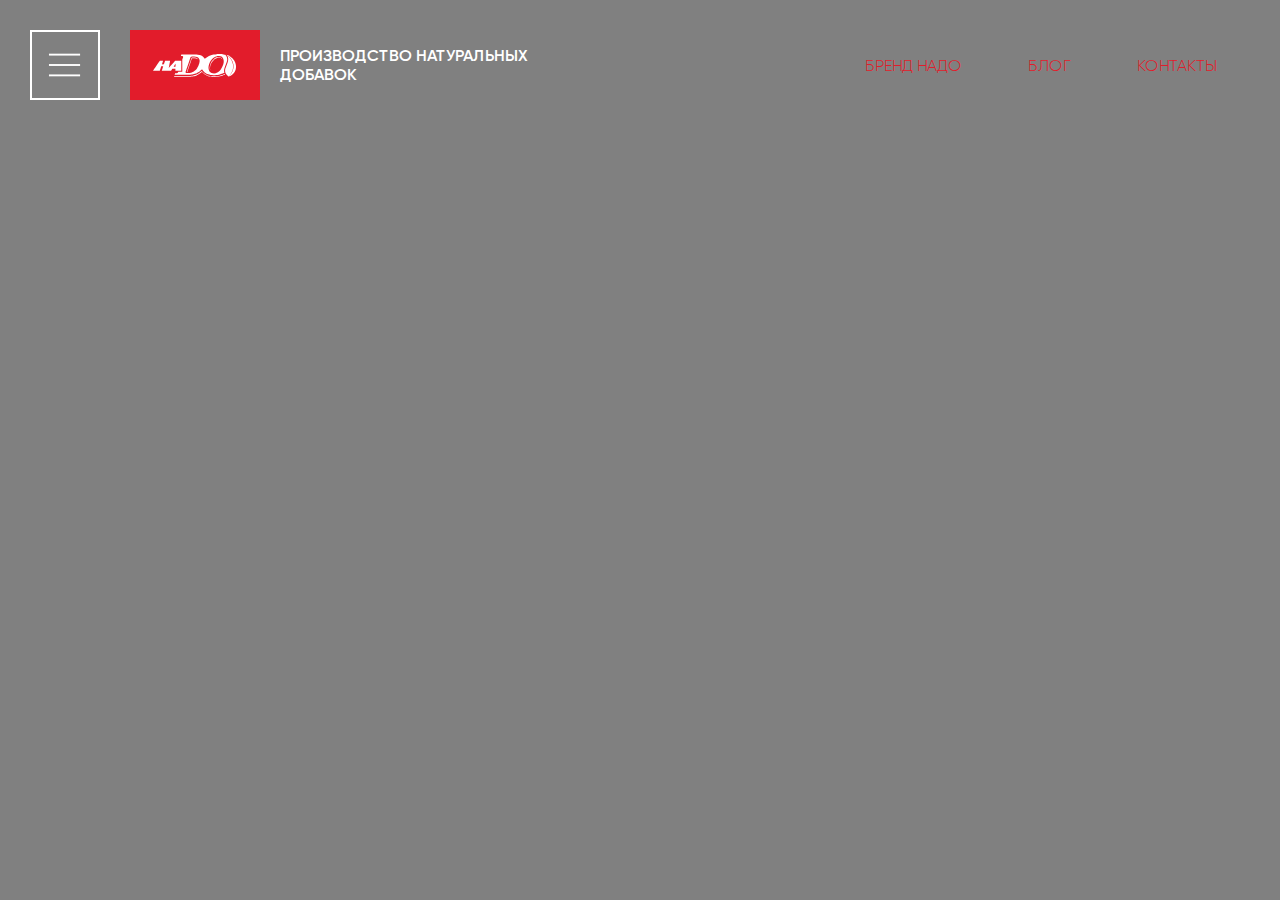
==== app/index.html @ 4a033025 "fkdjfkdj" ====
<!DOCTYPE html>
<html lang="en">

<head>
    <meta charset="UTF-8">
    <title>Главная</title>
    <link rel="stylesheet" href="fonts/stylesheet.css">
    <link rel="stylesheet" href="css/jquery.fancybox.min.css">
    <link rel="stylesheet" href="css/owl.carousel.min.css">
    <link rel="stylesheet" href="css/main.css">
</head>

<body>
    <div class="head">
        <div class="container">
            <div class="head__hamburger"></div>
            <div class="head__logo">
                <a href="/" class="head__logo__img">
                    <img src="img/logo__white.svg" alt="">
                </a>
                <div class="head__logo__desc">ПРОИЗВОДСТВО НАТУРАЛЬНЫХ <br> ДОБАВОК</div>
            </div>
            <ul class="head__nav">
                <li><a href="/">БРЕНД НАДО</a></li>
                <li><a href="/">БЛОГ</a></li>
                <li><a href="/">КОНТАКТЫ</a></li>
            </ul>
        </div>
    </div>
    <script src="js/jquery.js"></script>
    <script src="js/jquery.fancybox.min.js"></script>
    <script src="js/owl.carousel.min.js"></script>
    <script src="js/main.js"></script>
</body>

</html>
---- app/fonts/stylesheet.css ----
@font-face {
    font-family: 'Gilroy';
    src: url('Gilroy-ExtraBold.eot');
    src: local('Gilroy ExtraBold'), local('Gilroy-ExtraBold'),
        url('Gilroy-ExtraBold.eot?#iefix') format('embedded-opentype'),
        url('Gilroy-ExtraBold.woff') format('woff'),
        url('Gilroy-ExtraBold.ttf') format('truetype');
    font-weight: 800;
    font-style: normal;
}

@font-face {
    font-family: 'Gilroy';
    src: url('Gilroy-Heavy.eot');
    src: local('Gilroy Heavy'), local('Gilroy-Heavy'),
        url('Gilroy-Heavy.eot?#iefix') format('embedded-opentype'),
        url('Gilroy-Heavy.woff') format('woff'),
        url('Gilroy-Heavy.ttf') format('truetype');
    font-weight: 900;
    font-style: normal;
}

@font-face {
    font-family: 'Gilroy';
    src: url('Gilroy-LightItalic.eot');
    src: local('Gilroy Light Italic'), local('Gilroy-LightItalic'),
        url('Gilroy-LightItalic.eot?#iefix') format('embedded-opentype'),
        url('Gilroy-LightItalic.woff') format('woff'),
        url('Gilroy-LightItalic.ttf') format('truetype');
    font-weight: 300;
    font-style: italic;
}

@font-face {
    font-family: 'Gilroy';
    src: url('Gilroy-ThinItalic.eot');
    src: local('Gilroy Thin Italic'), local('Gilroy-ThinItalic'),
        url('Gilroy-ThinItalic.eot?#iefix') format('embedded-opentype'),
        url('Gilroy-ThinItalic.woff') format('woff'),
        url('Gilroy-ThinItalic.ttf') format('truetype');
    font-weight: 100;
    font-style: italic;
}

@font-face {
    font-family: 'Gilroy';
    src: url('Gilroy-BlackItalic.eot');
    src: local('Gilroy Black Italic'), local('Gilroy-BlackItalic'),
        url('Gilroy-BlackItalic.eot?#iefix') format('embedded-opentype'),
        url('Gilroy-BlackItalic.woff') format('woff'),
        url('Gilroy-BlackItalic.ttf') format('truetype');
    font-weight: 900;
    font-style: italic;
}

@font-face {
    font-family: 'Gilroy';
    src: url('Gilroy-BoldItalic.eot');
    src: local('Gilroy Bold Italic'), local('Gilroy-BoldItalic'),
        url('Gilroy-BoldItalic.eot?#iefix') format('embedded-opentype'),
        url('Gilroy-BoldItalic.woff') format('woff'),
        url('Gilroy-BoldItalic.ttf') format('truetype');
    font-weight: bold;
    font-style: italic;
}

@font-face {
    font-family: 'Gilroy';
    src: url('Gilroy-SemiBold.eot');
    src: local('Gilroy SemiBold'), local('Gilroy-SemiBold'),
        url('Gilroy-SemiBold.eot?#iefix') format('embedded-opentype'),
        url('Gilroy-SemiBold.woff') format('woff'),
        url('Gilroy-SemiBold.ttf') format('truetype');
    font-weight: 600;
    font-style: normal;
}

@font-face {
    font-family: 'Gilroy';
    src: url('Gilroy-UltraLightItalic.eot');
    src: local('Gilroy UltraLight Italic'), local('Gilroy-UltraLightItalic'),
        url('Gilroy-UltraLightItalic.eot?#iefix') format('embedded-opentype'),
        url('Gilroy-UltraLightItalic.woff') format('woff'),
        url('Gilroy-UltraLightItalic.ttf') format('truetype');
    font-weight: 200;
    font-style: italic;
}

@font-face {
    font-family: 'Gilroy';
    src: url('Gilroy-SemiBoldItalic.eot');
    src: local('Gilroy SemiBold Italic'), local('Gilroy-SemiBoldItalic'),
        url('Gilroy-SemiBoldItalic.eot?#iefix') format('embedded-opentype'),
        url('Gilroy-SemiBoldItalic.woff') format('woff'),
        url('Gilroy-SemiBoldItalic.ttf') format('truetype');
    font-weight: 600;
    font-style: italic;
}

@font-face {
    font-family: 'Gilroy';
    src: url('Gilroy-Light.eot');
    src: local('Gilroy Light'), local('Gilroy-Light'),
        url('Gilroy-Light.eot?#iefix') format('embedded-opentype'),
        url('Gilroy-Light.woff') format('woff'),
        url('Gilroy-Light.ttf') format('truetype');
    font-weight: 300;
    font-style: normal;
}

@font-face {
    font-family: 'Gilroy';
    src: url('Gilroy-MediumItalic.eot');
    src: local('Gilroy Medium Italic'), local('Gilroy-MediumItalic'),
        url('Gilroy-MediumItalic.eot?#iefix') format('embedded-opentype'),
        url('Gilroy-MediumItalic.woff') format('woff'),
        url('Gilroy-MediumItalic.ttf') format('truetype');
    font-weight: 500;
    font-style: italic;
}

@font-face {
    font-family: 'Gilroy';
    src: url('Gilroy-ExtraBoldItalic.eot');
    src: local('Gilroy ExtraBold Italic'), local('Gilroy-ExtraBoldItalic'),
        url('Gilroy-ExtraBoldItalic.eot?#iefix') format('embedded-opentype'),
        url('Gilroy-ExtraBoldItalic.woff') format('woff'),
        url('Gilroy-ExtraBoldItalic.ttf') format('truetype');
    font-weight: 800;
    font-style: italic;
}

@font-face {
    font-family: 'Gilroy';
    src: url('Gilroy-Regular.eot');
    src: local('Gilroy Regular'), local('Gilroy-Regular'),
        url('Gilroy-Regular.eot?#iefix') format('embedded-opentype'),
        url('Gilroy-Regular.woff') format('woff'),
        url('Gilroy-Regular.ttf') format('truetype');
    font-weight: normal;
    font-style: normal;
}

@font-face {
    font-family: 'Gilroy';
    src: url('Gilroy-HeavyItalic.eot');
    src: local('Gilroy Heavy Italic'), local('Gilroy-HeavyItalic'),
        url('Gilroy-HeavyItalic.eot?#iefix') format('embedded-opentype'),
        url('Gilroy-HeavyItalic.woff') format('woff'),
        url('Gilroy-HeavyItalic.ttf') format('truetype');
    font-weight: 900;
    font-style: italic;
}

@font-face {
    font-family: 'Gilroy';
    src: url('Gilroy-Medium.eot');
    src: local('Gilroy Medium'), local('Gilroy-Medium'),
        url('Gilroy-Medium.eot?#iefix') format('embedded-opentype'),
        url('Gilroy-Medium.woff') format('woff'),
        url('Gilroy-Medium.ttf') format('truetype');
    font-weight: 500;
    font-style: normal;
}

@font-face {
    font-family: 'Gilroy';
    src: url('Gilroy-RegularItalic.eot');
    src: local('Gilroy Regular Italic'), local('Gilroy-RegularItalic'),
        url('Gilroy-RegularItalic.eot?#iefix') format('embedded-opentype'),
        url('Gilroy-RegularItalic.woff') format('woff'),
        url('Gilroy-RegularItalic.ttf') format('truetype');
    font-weight: normal;
    font-style: italic;
}

@font-face {
    font-family: 'Gilroy';
    src: url('Gilroy-UltraLight.eot');
    src: local('Gilroy UltraLight'), local('Gilroy-UltraLight'),
        url('Gilroy-UltraLight.eot?#iefix') format('embedded-opentype'),
        url('Gilroy-UltraLight.woff') format('woff'),
        url('Gilroy-UltraLight.ttf') format('truetype');
    font-weight: 200;
    font-style: normal;
}

@font-face {
    font-family: 'Gilroy';
    src: url('Gilroy-Bold.eot');
    src: local('Gilroy Bold'), local('Gilroy-Bold'),
        url('Gilroy-Bold.eot?#iefix') format('embedded-opentype'),
        url('Gilroy-Bold.woff') format('woff'),
        url('Gilroy-Bold.ttf') format('truetype');
    font-weight: bold;
    font-style: normal;
}

@font-face {
    font-family: 'Gilroy';
    src: url('Gilroy-Thin.eot');
    src: local('Gilroy Thin'), local('Gilroy-Thin'),
        url('Gilroy-Thin.eot?#iefix') format('embedded-opentype'),
        url('Gilroy-Thin.woff') format('woff'),
        url('Gilroy-Thin.ttf') format('truetype');
    font-weight: 100;
    font-style: normal;
}

@font-face {
    font-family: 'Gilroy';
    src: url('Gilroy-Black.eot');
    src: local('Gilroy Black'), local('Gilroy-Black'),
        url('Gilroy-Black.eot?#iefix') format('embedded-opentype'),
        url('Gilroy-Black.woff') format('woff'),
        url('Gilroy-Black.ttf') format('truetype');
    font-weight: 900;
    font-style: normal;
}
---- app/css/main.css ----
* {
  margin: 0;
  padding: 0;
  font-family: 'Gilroy';
  list-style: none;
}
body {
  background-color: gray;
}
.container {
  max-width: 1920px;
  padding: 0 30px;
  margin: 0 auto;
}
.head {
  padding: 30px 0;
}
.head .container {
  display: -webkit-box;
  display: flex;
  -webkit-box-align: center;
          align-items: center;
}
.head__hamburger {
  width: 66px;
  height: 66px;
  background-image: url(../img/hamburger.svg);
  background-repeat: no-repeat;
  background-position: center;
  background-size: contain;
  cursor: pointer;
  border: 2px solid white;
}
.head__logo {
  display: -webkit-box;
  display: flex;
  -webkit-box-align: center;
          align-items: center;
  margin-left: 30px;
}
.head__logo__img {
  line-height: 0;
}
.head__logo__desc {
  color: white;
  margin-left: 20px;
  font-weight: 600;
  text-transform: uppercase;
}
.head__nav {
  display: -webkit-box;
  display: flex;
  -webkit-box-align: center;
          align-items: center;
  margin-left: auto;
}
.head__nav a {
  font-weight: 300;
  font-size: 16px;
  text-transform: uppercase;
  color: #E21C2B;
  text-decoration: none;
  padding: 0 33px;
}
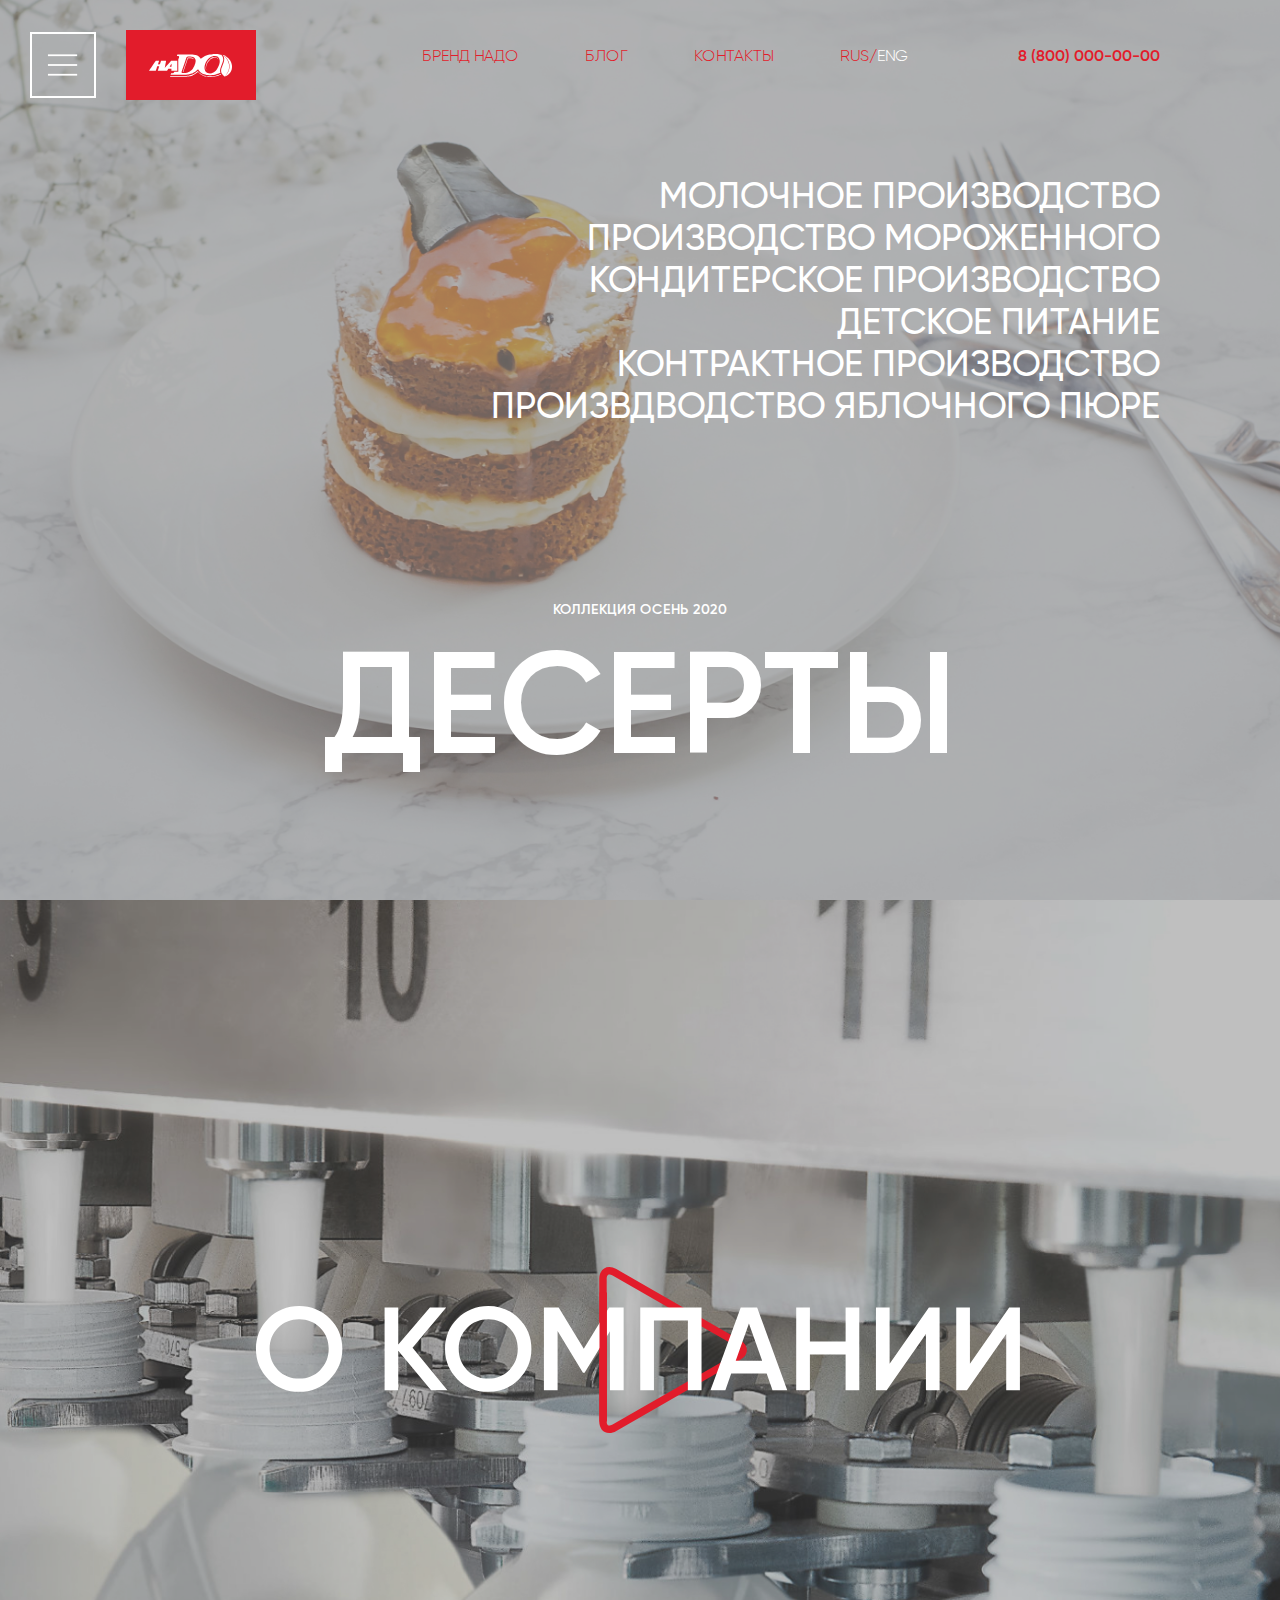
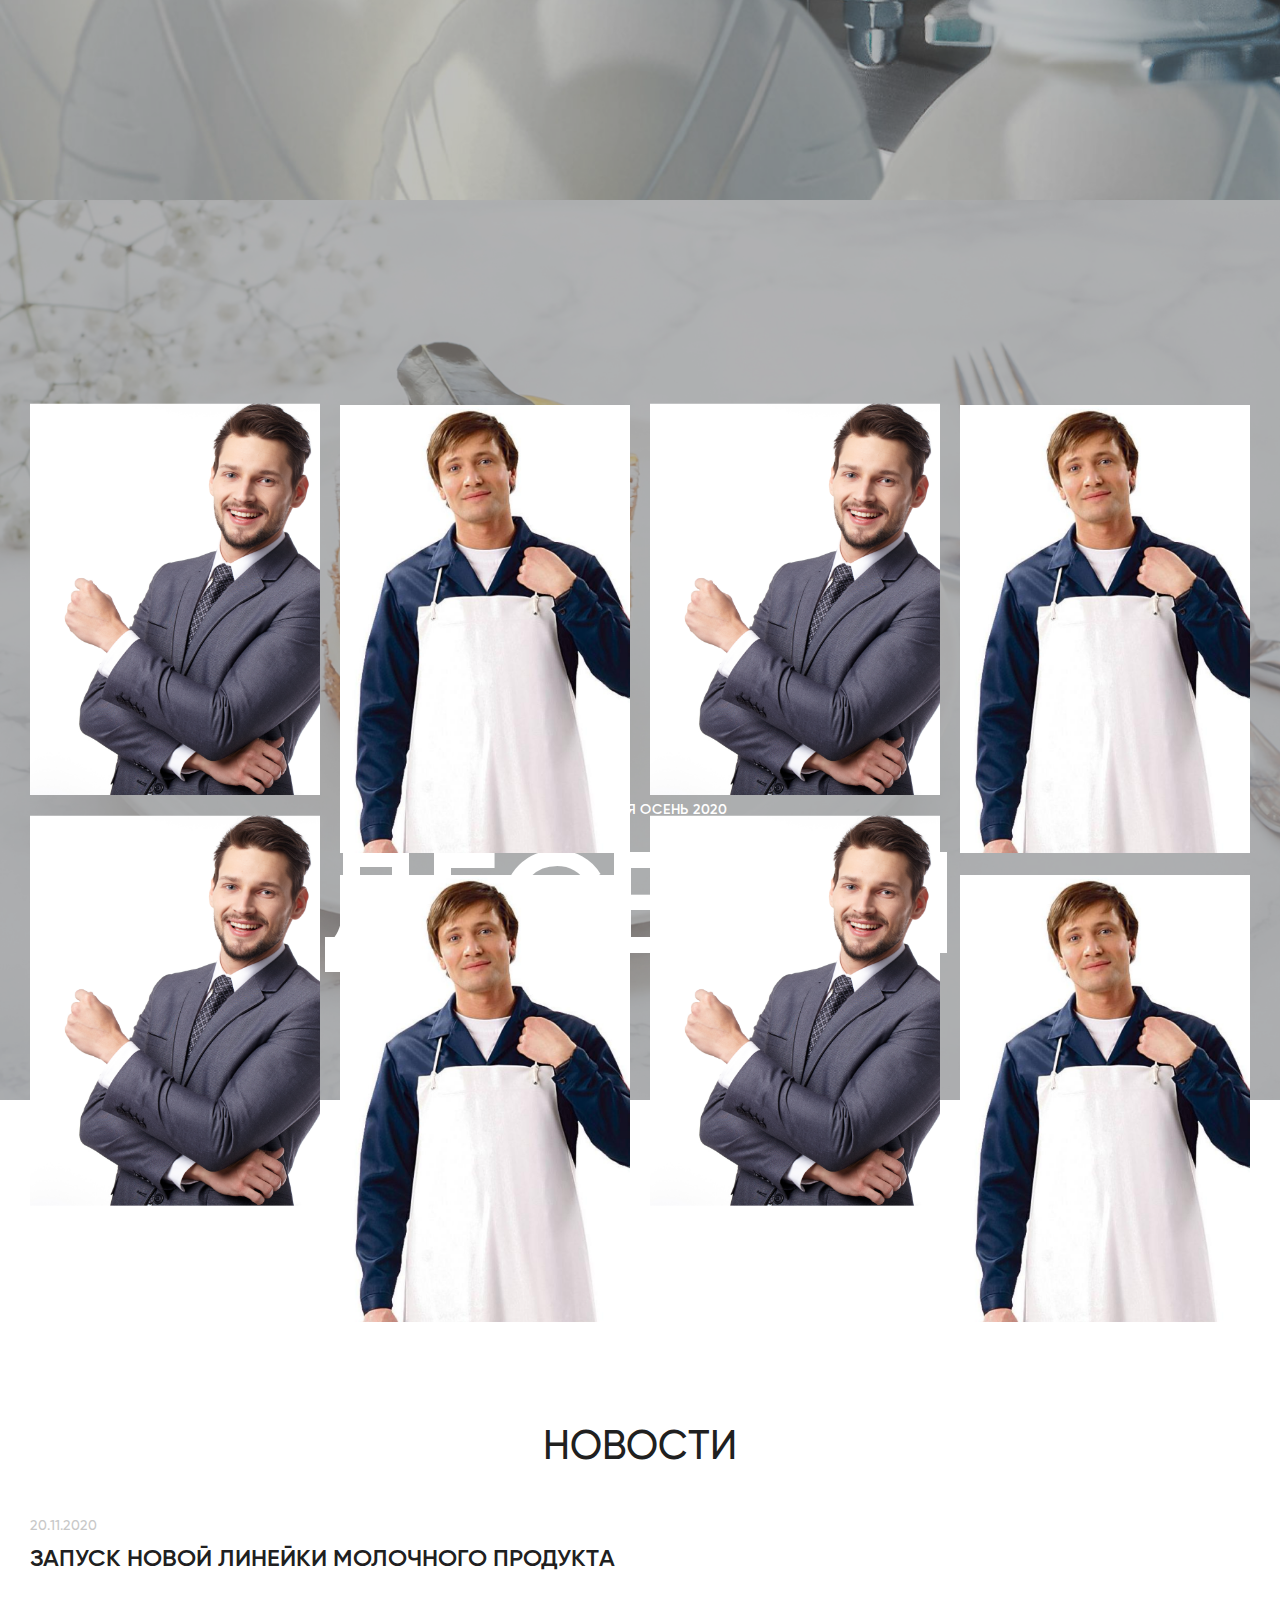
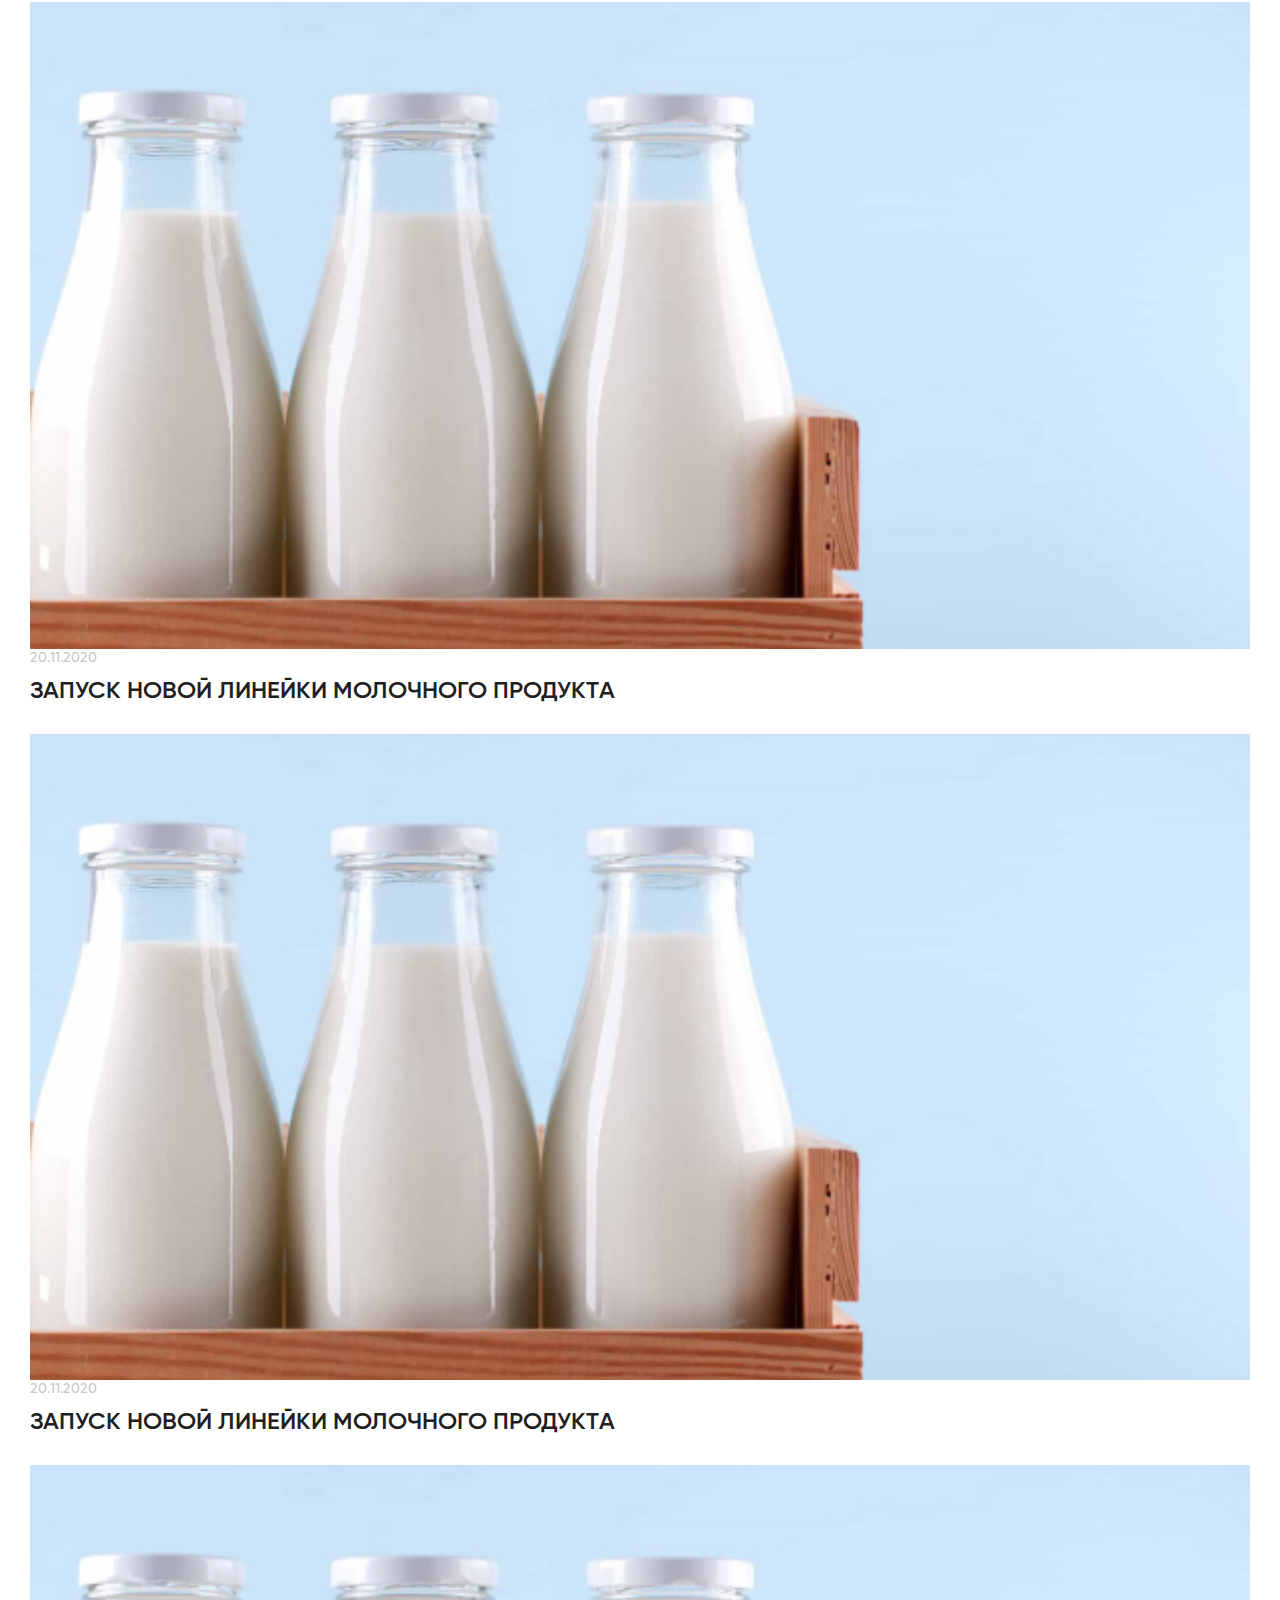
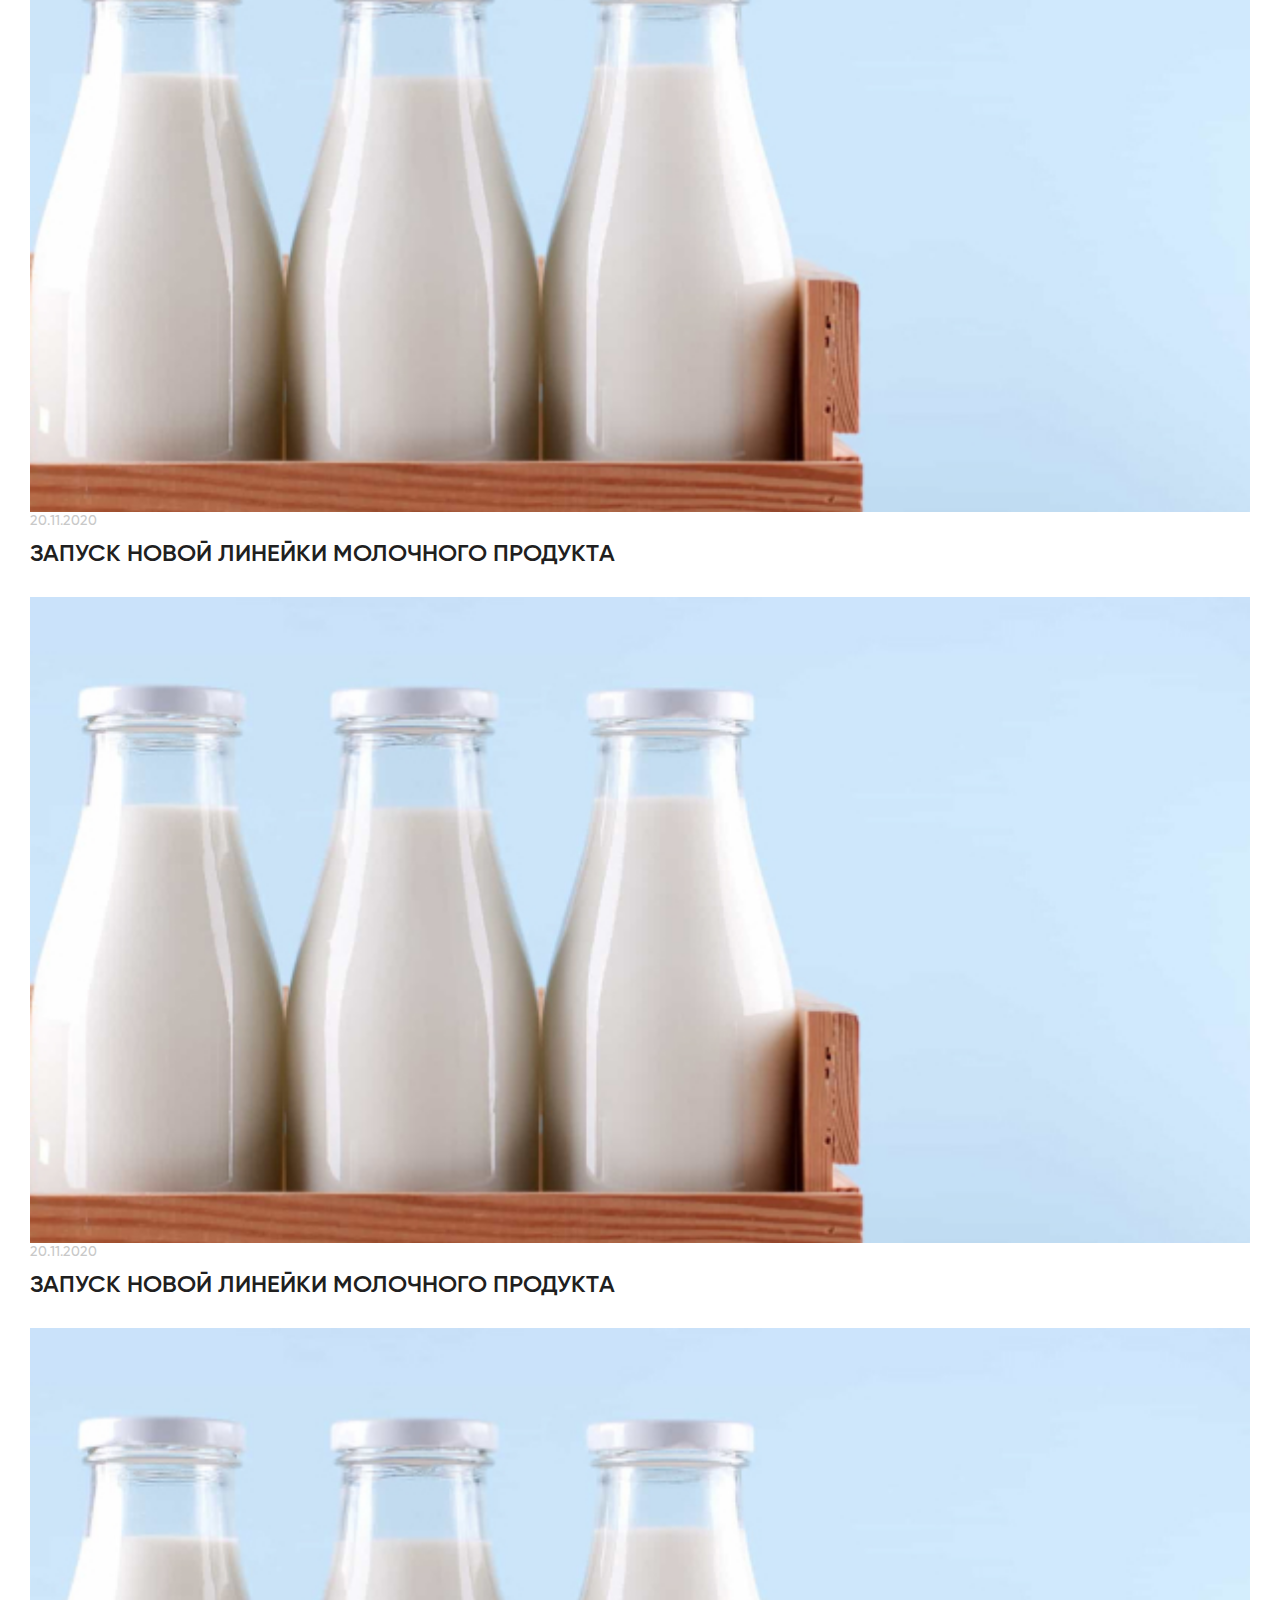
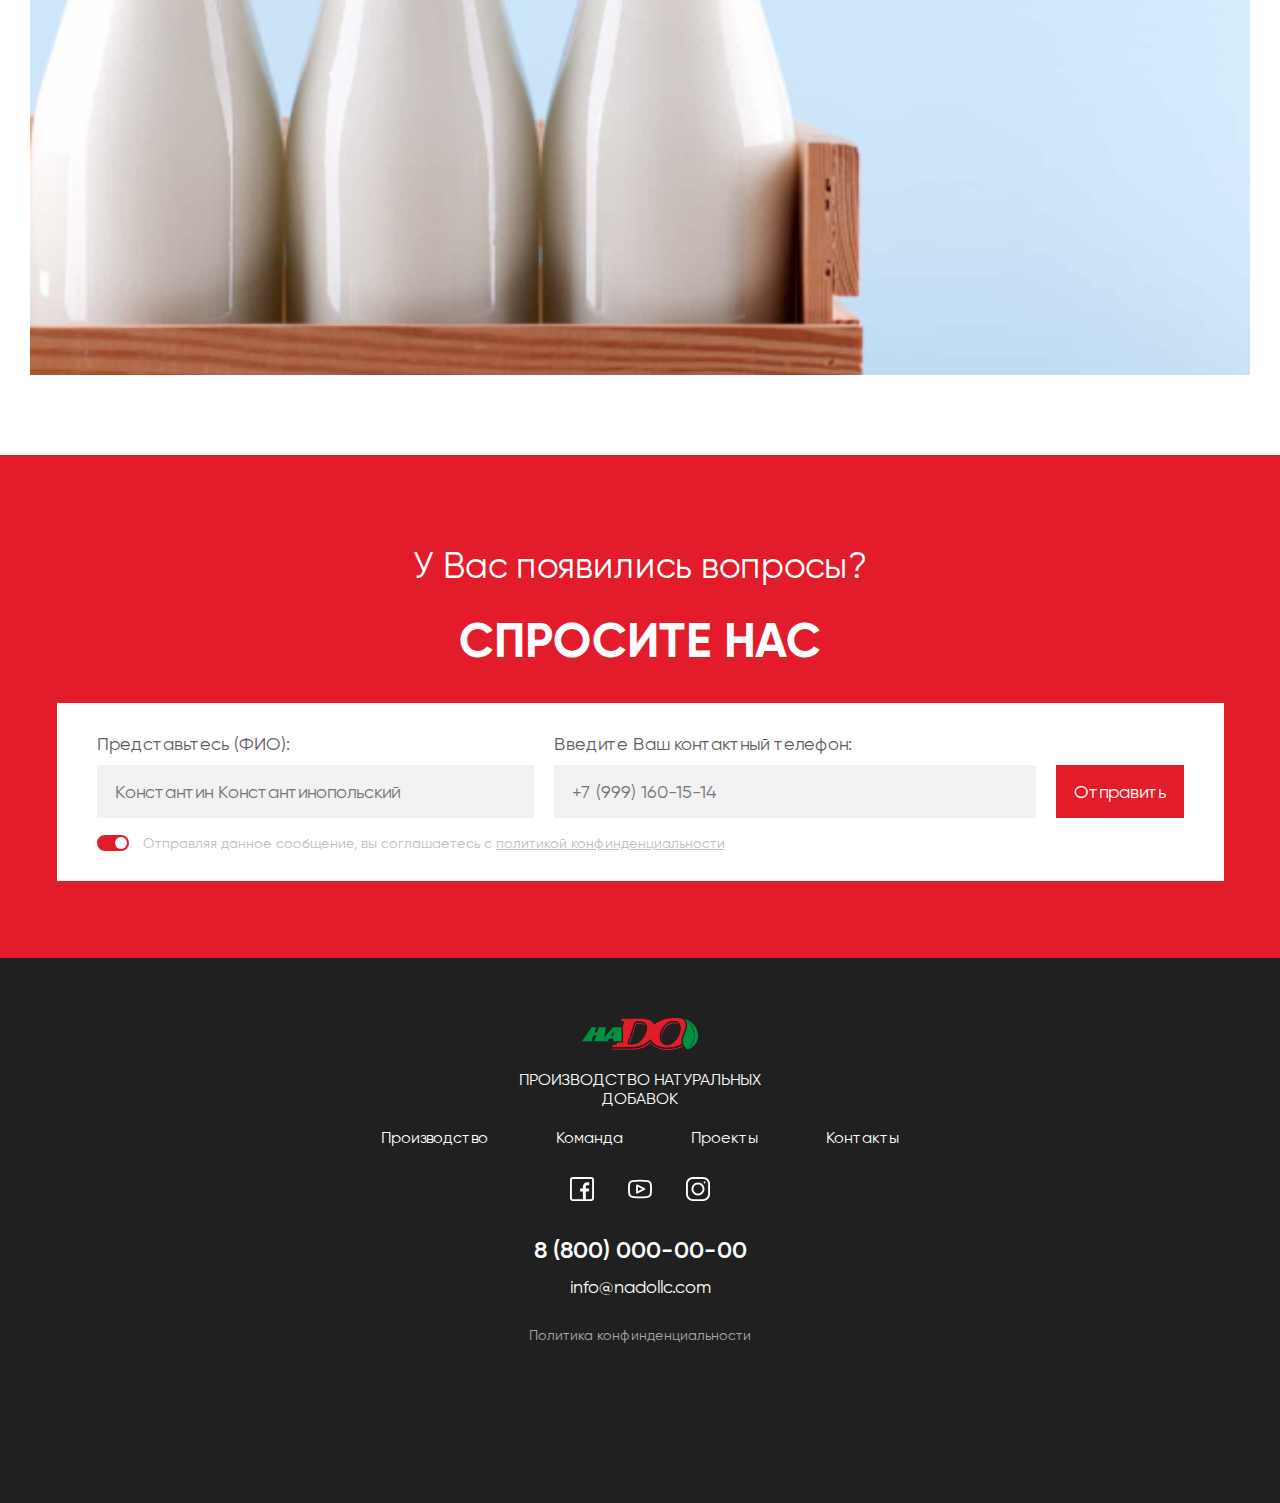
==== commit 3bd1b0fa: "dkfjdkfj" ====
--- a/app/index.html
+++ b/app/index.html
@@ -3,33 +3,280 @@
 
 <head>
     <meta charset="UTF-8">
+    <meta name="viewport" content="width=device-width">
     <title>Главная</title>
+    <link rel="stylesheet" href="https://cdnjs.cloudflare.com/ajax/libs/animate.css/4.1.1/animate.min.css" />
     <link rel="stylesheet" href="fonts/stylesheet.css">
     <link rel="stylesheet" href="css/jquery.fancybox.min.css">
     <link rel="stylesheet" href="css/owl.carousel.min.css">
     <link rel="stylesheet" href="css/main.css">
+    <link rel="stylesheet" href="css/media.css">
 </head>
 
 <body>
-    <div class="head">
-        <div class="container">
+    <!-- ==================================hero================================== -->
+    <div class="hero">
+        <div class="hero__hamburgerblock">
             <div class="head__hamburger"></div>
             <div class="head__logo">
                 <a href="/" class="head__logo__img">
-                    <img src="img/logo__white.svg" alt="">
+                    <img src="img/logo__color.svg" class="head__logo__img__color" alt="">
+                    <img src="img/logo__white.svg" class="head__logo__img__white" alt="">
                 </a>
                 <div class="head__logo__desc">ПРОИЗВОДСТВО НАТУРАЛЬНЫХ <br> ДОБАВОК</div>
             </div>
+        </div>
+        <div class="head">
             <ul class="head__nav">
                 <li><a href="/">БРЕНД НАДО</a></li>
                 <li><a href="/">БЛОГ</a></li>
                 <li><a href="/">КОНТАКТЫ</a></li>
             </ul>
-        </div>
+            <ul class="head__language">
+                <li><a href="/" class="active">RUS</a></li>
+                <li class="head__language__separator">/</li>
+                <li><a href="/">ENG</a></li>
+            </ul>
+            <a href="tel:88000000000" class="head__phone">8 (800) 000-00-00</a>
+        </div>
+        <ul class="hero__links">
+            <li><a href="">МОЛОЧНОЕ ПРОИЗВОДСТВО</a></li>
+            <li><a href="">ПРОИЗВОДСТВО МОРОЖЕННОГО</a></li>
+            <li><a href="">КОНДИТЕРСКОЕ ПРОИЗВОДСТВО</a></li>
+            <li><a href="">ДЕТСКОЕ ПИТАНИЕ</a></li>
+            <li><a href="">КОНТРАКТНОЕ ПРОИЗВОДСТВО</a></li>
+            <li><a href="">ПРОИЗВДВОДСТВО ЯБЛОЧНОГО ПЮРЕ</a></li>
+        </ul>
+        <div class="hero__slider owl-carousel">
+            <div class="hero__slider__item" style="background-image: url(img/slide__bg.jpg);">
+                <div class="hero__slider__item__title__before">КОЛЛЕКЦИЯ ОСЕНЬ 2020</div>
+                <div class="hero__slider__item__title">ДЕСЕРТЫ</div>
+            </div>
+            <div class="hero__slider__item" style="background-image: url(img/slide__bg.jpg);">
+                <div class="hero__slider__item__title__before">КОЛЛЕКЦИЯ ОСЕНЬ 2020</div>
+                <div class="hero__slider__item__title">ДЕСЕРТЫ</div>
+            </div>
+            <div class="hero__slider__item" style="background-image: url(img/slide__bg.jpg);">
+                <div class="hero__slider__item__title__before">КОЛЛЕКЦИЯ ОСЕНЬ 2020</div>
+                <div class="hero__slider__item__title">ДЕСЕРТЫ</div>
+            </div>
+        </div>
+    </div>
+    <!-- ==================================END hero================================== -->
+    <!-- ==================================video================================== -->
+    <a data-fancybox href="https://www.youtube.com/watch?v=_sI_Ps7JSEk&amp;autoplay=1&amp;rel=0&amp;controls=0&amp;showinfo=0" class="video" style="background-image: url(img/video__bg.jpg)">
+        <img src="img/video__play.svg" alt="">
+    </a>
+    <!-- ==================================END video================================== -->
+    <!-- ================================== team================================== -->
+    <div class="team" id="team">
+        <h2 class="sec__title">НАША КОМАНДА</h2>
+        <div class="team__items__wrapper">
+            <div class="team__items">
+                <!-- team__item -->
+                <div class="team__item" style="background-image: url(img/team__item.png)">
+                    <div class="team__item__text">
+                        <div class="team__item__name">Константин</div>
+                        <div class="team__item__surname">Константинопольский</div>
+                        <div class="team__item__desc">Руководитель отдела продаж</div>
+                    </div>
+                </div>
+                <!--END team__item -->
+                <!-- team__item -->
+                <div class="team__item" style="background-image: url(img/team__item-2.png)">
+                    <div class="team__item__text">
+                        <div class="team__item__name">Константин</div>
+                        <div class="team__item__surname">Константинопольский</div>
+                        <div class="team__item__desc">Руководитель отдела продаж</div>
+                    </div>
+                </div>
+                <!--END team__item -->
+                <!-- team__item -->
+                <div class="team__item" style="background-image: url(img/team__item.png)">
+                    <div class="team__item__text">
+                        <div class="team__item__name">Константин</div>
+                        <div class="team__item__surname">Константинопольский</div>
+                        <div class="team__item__desc">Руководитель отдела продаж</div>
+                    </div>
+                </div>
+                <!--END team__item -->
+                <!-- team__item -->
+                <div class="team__item" style="background-image: url(img/team__item-2.png)">
+                    <div class="team__item__text">
+                        <div class="team__item__name">Константин</div>
+                        <div class="team__item__surname">Константинопольский</div>
+                        <div class="team__item__desc">Руководитель отдела продаж</div>
+                    </div>
+                </div>
+                <!--END team__item -->
+                <!-- team__item -->
+                <div class="team__item" style="background-image: url(img/team__item.png)">
+                    <div class="team__item__text">
+                        <div class="team__item__name">Константин</div>
+                        <div class="team__item__surname">Константинопольский</div>
+                        <div class="team__item__desc">Руководитель отдела продаж</div>
+                    </div>
+                </div>
+                <!--END team__item -->
+                <!-- team__item -->
+                <div class="team__item" style="background-image: url(img/team__item-2.png)">
+                    <div class="team__item__text">
+                        <div class="team__item__name">Константин</div>
+                        <div class="team__item__surname">Константинопольский</div>
+                        <div class="team__item__desc">Руководитель отдела продаж</div>
+                    </div>
+                </div>
+                <!--END team__item -->
+                <!-- team__item -->
+                <div class="team__item" style="background-image: url(img/team__item.png)">
+                    <div class="team__item__text">
+                        <div class="team__item__name">Константин</div>
+                        <div class="team__item__surname">Константинопольский</div>
+                        <div class="team__item__desc">Руководитель отдела продаж</div>
+                    </div>
+                </div>
+                <!--END team__item -->
+                <!-- team__item -->
+                <div class="team__item" style="background-image: url(img/team__item-2.png)">
+                    <div class="team__item__text">
+                        <div class="team__item__name">Константин</div>
+                        <div class="team__item__surname">Константинопольский</div>
+                        <div class="team__item__desc">Руководитель отдела продаж</div>
+                    </div>
+                </div>
+                <!--END team__item -->
+            </div>
+        </div>
+    </div>
+    <!-- ==================================END team================================== -->
+    <!-- ================================== news ================================== -->
+    <div class="news">
+        <h2 class="sec__title">Новости</h2>
+        <div class="news__slider owl-carousel">
+            <!-- news__slider__item -->
+            <a href="" class="news__slider__item">
+                <span class="news__slider__item__date">20.11.2020</span>
+                <span class="news__slider__item__title">Запуск новой линейки молочного продукта</span>
+                <span class="news__slider__item__img" style="background-image: url(img/news__item.jpg)"></span>
+            </a>
+            <!--END news__slider__item -->
+            <!-- news__slider__item -->
+            <a href="" class="news__slider__item">
+                <span class="news__slider__item__date">20.11.2020</span>
+                <span class="news__slider__item__title">Запуск новой линейки молочного продукта</span>
+                <span class="news__slider__item__img" style="background-image: url(img/news__item.jpg)"></span>
+            </a>
+            <!--END news__slider__item -->
+            <!-- news__slider__item -->
+            <a href="" class="news__slider__item">
+                <span class="news__slider__item__date">20.11.2020</span>
+                <span class="news__slider__item__title">Запуск новой линейки молочного продукта</span>
+                <span class="news__slider__item__img" style="background-image: url(img/news__item.jpg)"></span>
+            </a>
+            <!--END news__slider__item -->
+            <!-- news__slider__item -->
+            <a href="" class="news__slider__item">
+                <span class="news__slider__item__date">20.11.2020</span>
+                <span class="news__slider__item__title">Запуск новой линейки молочного продукта</span>
+                <span class="news__slider__item__img" style="background-image: url(img/news__item.jpg)"></span>
+            </a>
+            <!--END news__slider__item -->
+            <!-- news__slider__item -->
+            <a href="" class="news__slider__item">
+                <span class="news__slider__item__date">20.11.2020</span>
+                <span class="news__slider__item__title">Запуск новой линейки молочного продукта</span>
+                <span class="news__slider__item__img" style="background-image: url(img/news__item.jpg)"></span>
+            </a>
+            <!--END news__slider__item -->
+        </div>
+    </div>
+    <!-- ==================================END news================================== -->
+    <!-- ================================== formblock================================== -->
+    <div class="formblock">
+        <div class="formblock__title__before">У Вас появились вопросы?</div>
+        <div class="formblock__title">спросите нас</div>
+        <form action="/" class="formblock__form">
+            <div class="formblock__form__inputgroup">
+                <label for="">Представьтесь (ФИО):</label>
+                <input type="text" placeholder="Константин Константинопольский">
+            </div>
+            <div class="formblock__form__inputgroup">
+                <label for="">Введите Ваш контактный телефон:</label>
+                <input data-mask="phone" type="text" placeholder="+7 (999) 160-15-14">
+            </div>
+            <button class="btn">Отправить</button>
+            <div class="formblock__politics">
+                <label for="checkbox1" class="formblock__politics__label">
+                    <input type="checkbox" id="checkbox1" class="formblock__checkbox" checked="">
+                    <span class="box">
+                        <span class="box__circle"></span>
+                    </span>
+                </label>
+                <div class="formblock__politics__text">Отправляя данное сообщение, вы соглашаетесь с <a href="">политикой конфинденциальности</a> </div>
+            </div>
+        </form>
+    </div>
+    <!-- ==================================END formblock================================== -->
+    <!-- ================================== nav================================== -->
+    <div class="nav">
+        <div class="nav__content">
+            <ul class="nav__links">
+                <li class="active"><a href="">Главная</a></li>
+                <li><a href="">бренд наdо</a></li>
+                <li><a href="">Производство</a></li>
+                <li><a href="">коллекции</a></li>
+                <li><a href="">партнёрам</a></li>
+                <li><a href="">блог</a></li>
+                <li><a href="">контакты</a></li>
+            </ul>
+            <div class="nav__social">
+                <a href="/">
+                    <img src="img/fb.svg" alt="">
+                </a>
+                <a href="/">
+                    <img src="img/youtube.svg" alt="">
+                </a>
+                <a href="/">
+                    <img src="img/ig.svg" alt="">
+                </a>
+            </div>
+        </div>
+    </div>
+    <!-- ==================================END nav================================== -->
+    <div class="footer">
+        <div class="footer__main">
+            <a href="/" class="footer__logo">
+                <img src="img/logo__footer.svg" alt="">
+            </a>
+            <div class="footer__logo__desc">ПРОИЗВОДСТВО НАТУРАЛЬНЫХ ДОБАВОК</div>
+            <ul class="footer__nav">
+                <li><a href="/">Производство</a></li>
+                <li><a href="/">Команда</a></li>
+                <li><a href="/">Проекты</a></li>
+                <li><a href="/">Контакты</a></li>
+            </ul>
+            <div class="footer__social">
+                <a href="/">
+                    <img src="img/fb.svg" alt="">
+                </a>
+                <a href="/">
+                    <img src="img/youtube.svg" alt="">
+                </a>
+                <a href="/">
+                    <img src="img/ig.svg" alt="">
+                </a>
+            </div>
+            <div class="footer__contacts">
+                <a href="tel:8 (800) 000-00-00" class="footer__phone">8 (800) 000-00-00</a>
+                <a href="mailto:info@nadollc.com" class="footer__mail">info@nadollc.com</a>
+            </div>
+        </div>
+        <a href="/" class="footer__politics">Политика конфинденциальности</a>
     </div>
     <script src="js/jquery.js"></script>
     <script src="js/jquery.fancybox.min.js"></script>
     <script src="js/owl.carousel.min.js"></script>
+    <script src="js/mask.js"></script>
     <script src="js/main.js"></script>
 </body>
 
--- a/app/css/main.css
+++ b/app/css/main.css
@@ -3,23 +3,55 @@
   padding: 0;
   font-family: 'Gilroy';
   list-style: none;
-}
-body {
-  background-color: gray;
+  box-sizing: border-box;
+  outline: none;
+}
+.hero {
+  min-height: 100vh;
+  position: relative;
+}
+.hero * {
+  position: relative;
 }
 .container {
-  max-width: 1920px;
   padding: 0 30px;
   margin: 0 auto;
 }
 .head {
-  padding: 30px 0;
-}
-.head .container {
-  display: -webkit-box;
-  display: flex;
-  -webkit-box-align: center;
-          align-items: center;
+  padding: 30px;
+  display: -webkit-box;
+  display: flex;
+  -webkit-box-align: center;
+          align-items: center;
+  padding-right: 120px;
+  padding-top: 46px;
+}
+.hero__hamburgerblock {
+  display: -webkit-box;
+  display: flex;
+  -webkit-box-align: center;
+          align-items: center;
+  position: fixed;
+  left: 30px;
+  top: 30px;
+  z-index: 5;
+}
+.hero__hamburgerblock.black .head__hamburger {
+  border-color: #202020;
+  background-image: url(../img/hamburger__black.svg);
+}
+.hero__hamburgerblock.black .head__logo__desc {
+  color: #202020;
+}
+.hero__hamburgerblock.active .head__hamburger {
+  border-color: white;
+  background-image: url(../img/nav__close.svg);
+}
+.hero__hamburgerblock.active .head__logo__desc {
+  color: white;
+}
+.hero__hamburgerblock.active .head__logo__img__white {
+  opacity: 0;
 }
 .head__hamburger {
   width: 66px;
@@ -30,6 +62,11 @@
   background-size: contain;
   cursor: pointer;
   border: 2px solid white;
+  z-index: 4;
+}
+.head__logo__img__white {
+  -webkit-transition: 0.3s;
+  transition: 0.3s;
 }
 .head__logo {
   display: -webkit-box;
@@ -40,12 +77,21 @@
 }
 .head__logo__img {
   line-height: 0;
+  z-index: 4;
+  height: 70px;
+  width: 130px;
+}
+.head__logo__img img {
+  position: absolute;
+  left: 0;
+  top: 0;
 }
 .head__logo__desc {
   color: white;
   margin-left: 20px;
   font-weight: 600;
   text-transform: uppercase;
+  z-index: 2;
 }
 .head__nav {
   display: -webkit-box;
@@ -53,6 +99,7 @@
   -webkit-box-align: center;
           align-items: center;
   margin-left: auto;
+  z-index: 2;
 }
 .head__nav a {
   font-weight: 300;
@@ -62,3 +109,560 @@
   text-decoration: none;
   padding: 0 33px;
 }
+.head__language {
+  display: -webkit-box;
+  display: flex;
+  -webkit-box-align: center;
+          align-items: center;
+  margin-left: 33px;
+  z-index: 2;
+}
+.head__language a {
+  font-weight: 300;
+  font-size: 16px;
+  text-transform: uppercase;
+  color: white;
+  text-decoration: none;
+}
+.head__language a.active {
+  color: #E21C2B;
+}
+.head__language__separator {
+  color: #E21C2B;
+}
+.head__phone {
+  margin-left: 110px;
+  color: #E21C2B;
+  text-decoration: none;
+  font-weight: 600;
+  z-index: 2;
+}
+.hero__links {
+  float: right;
+  text-align: right;
+  padding-right: 120px;
+  margin-top: 100px;
+  position: relative;
+  z-index: 2;
+}
+.hero__links a {
+  font-weight: 500;
+  font-size: 40px;
+  color: white;
+  text-decoration: none;
+  text-transform: uppercase;
+}
+.hero__links a:hover {
+  color: #E21C2B;
+}
+.hero__slider {
+  position: absolute;
+  width: 100%;
+  height: 100%;
+  left: 0;
+  top: 0;
+}
+.hero__slider .owl-stage-outer {
+  height: 100%;
+}
+.hero__slider .owl-stage-outer .owl-stage {
+  height: 100%;
+}
+.hero__slider .owl-stage-outer .owl-stage .owl-item {
+  height: 100%;
+}
+.hero__slider .owl-nav {
+  position: absolute;
+  left: 0;
+  bottom: 0;
+  width: 100%;
+  display: -webkit-box;
+  display: flex;
+  -webkit-box-align: center;
+          align-items: center;
+  -webkit-box-pack: justify;
+          justify-content: space-between;
+  padding: 26px 120px;
+}
+.hero__slider .owl-dots {
+  position: absolute;
+  left: 50%;
+  bottom: 0;
+  -webkit-transform: translateX(-50%);
+      -ms-transform: translateX(-50%);
+          transform: translateX(-50%);
+  display: -webkit-box;
+  display: flex;
+  -webkit-box-align: center;
+          align-items: center;
+  -webkit-box-pack: center;
+          justify-content: center;
+  height: 86px;
+}
+.hero__slider .owl-dots button.owl-dot {
+  width: 9px;
+  height: 9px;
+  background-color: #fff;
+  border-radius: 100%;
+  margin: 0 5px;
+}
+.hero__slider .owl-dots button.owl-dot.active {
+  background-color: #E21C2B;
+}
+.hero__slider__item {
+  height: 100%;
+  display: -webkit-box;
+  display: flex;
+  -webkit-box-orient: vertical;
+  -webkit-box-direction: normal;
+          flex-direction: column;
+  -webkit-box-align: center;
+          align-items: center;
+  -webkit-box-pack: end;
+          justify-content: flex-end;
+  background-repeat: no-repeat;
+  background-position: center;
+  background-size: cover;
+}
+.hero__slider__item:before {
+  content: '';
+  display: block;
+  position: absolute;
+  left: 0;
+  top: 0;
+  width: 100%;
+  height: 100%;
+  background: rgba(133, 133, 133, 0.6);
+}
+.hero__slider__item__title__before {
+  font-weight: 600;
+  font-size: 14px;
+  color: white;
+}
+.hero__slider__item__title {
+  margin-bottom: 140px;
+  font-weight: 600;
+  font-size: 144px;
+  color: white;
+}
+.nav {
+  position: fixed;
+  top: 0;
+  left: 0;
+  width: 100%;
+  height: 100%;
+  background-color: #E21C2B;
+  z-index: 3;
+  display: -webkit-box;
+  display: flex;
+  -webkit-box-align: center;
+          align-items: center;
+  -webkit-box-pack: center;
+          justify-content: center;
+  -webkit-transition: 0.3s;
+  transition: 0.3s;
+  -webkit-transform: translateY(-100%);
+      -ms-transform: translateY(-100%);
+          transform: translateY(-100%);
+}
+.nav.active {
+  -webkit-transform: translateY(0);
+      -ms-transform: translateY(0);
+          transform: translateY(0);
+}
+.video {
+  min-height: 100vh;
+  display: -webkit-box;
+  display: flex;
+  -webkit-box-align: center;
+          align-items: center;
+  -webkit-box-pack: center;
+          justify-content: center;
+  position: relative;
+  background-repeat: no-repeat;
+  background-position: center;
+  background-size: cover;
+}
+.video:before {
+  content: '';
+  display: block;
+  position: absolute;
+  left: 0;
+  top: 0;
+  width: 100%;
+  height: 100%;
+  background: rgba(94, 94, 94, 0.4);
+}
+.video img {
+  position: relative;
+  cursor: pointer;
+}
+.team {
+  padding: 0 30px;
+  padding-top: 78px;
+}
+.sec__title {
+  text-align: center;
+  font-weight: 500;
+  font-size: 40px;
+  text-transform: uppercase;
+  color: #202020;
+}
+.team__items {
+  display: grid;
+  grid-template-columns: 1fr 1fr 1fr 1fr;
+  grid-gap: 20px;
+  margin-top: 78px;
+  -webkit-box-align: start;
+          align-items: start;
+}
+.team__item {
+  padding-bottom: 135%;
+  background-repeat: no-repeat;
+  background-position: top center;
+  background-size: cover;
+  position: relative;
+  overflow: hidden;
+}
+.team__item:hover .team__item__text {
+  -webkit-transform: translateY(0);
+      -ms-transform: translateY(0);
+          transform: translateY(0);
+}
+.team__item:nth-child(even) {
+  padding-bottom: 155%;
+}
+.team__item:nth-child(odd ) {
+  margin-top: -20%;
+}
+.team__item:nth-child(1) {
+  margin-top: 0;
+}
+.team__item:nth-child(3) {
+  margin-top: 0;
+}
+.team__item__text {
+  background-color: #E21C2B;
+  padding: 30px;
+  position: absolute;
+  bottom: 0;
+  left: 0;
+  width: 100%;
+  -webkit-transform: translateY(100%);
+      -ms-transform: translateY(100%);
+          transform: translateY(100%);
+  -webkit-transition: 0.3s;
+  transition: 0.3s;
+}
+.team__item__text * {
+  color: white;
+}
+.team__item__name {
+  font-weight: bold;
+  font-size: 26px;
+}
+.team__item__surname {
+  font-weight: bold;
+  font-size: 26px;
+}
+.team__item__desc {
+  font-weight: 500;
+  font-size: 18px;
+  margin-top: 10px;
+}
+.news {
+  padding: 0 30px;
+  padding-top: 100px;
+  padding-bottom: 80px;
+}
+.news__slider {
+  margin-top: 48px;
+}
+.news__slider .owl-item {
+  -webkit-transition: 0.3s;
+  transition: 0.3s;
+}
+.news__slider .owl-nav {
+  width: 100%;
+  display: -webkit-box;
+  display: flex;
+  -webkit-box-align: center;
+          align-items: center;
+  -webkit-box-pack: justify;
+          justify-content: space-between;
+  margin-top: 63px;
+}
+.news__slider .owl-dots {
+  display: -webkit-box;
+  display: flex;
+  -webkit-box-align: center;
+          align-items: center;
+  -webkit-box-pack: center;
+          justify-content: center;
+  margin-top: -24px;
+}
+.news__slider .owl-dots button.owl-dot {
+  width: 9px;
+  height: 9px;
+  background: #C8C8C8;
+  border-radius: 100%;
+  margin: 0 5px;
+}
+.news__slider .owl-dots button.owl-dot.active {
+  background-color: #E21C2B;
+}
+.news__slider__item {
+  text-decoration: none;
+}
+.news__slider__item__img {
+  width: 100%;
+  padding-bottom: 53%;
+  display: block;
+  background-repeat: no-repeat;
+  background-position: center;
+  background-size: cover;
+  margin-top: 30px;
+}
+.news__slider__item__date {
+  display: block;
+  font-weight: 500;
+  font-size: 14px;
+  color: #C8C8C8;
+}
+.news__slider__item__title {
+  display: block;
+  font-weight: 600;
+  font-size: 24px;
+  color: #202020;
+  margin-top: 10px;
+  text-transform: uppercase;
+}
+.formblock {
+  background-color: #E21C2B;
+  padding: 90px 30px 77px 30px;
+}
+.formblock__title__before {
+  text-align: center;
+  font-weight: normal;
+  font-size: 36px;
+  color: white;
+}
+.formblock__title {
+  font-weight: bold;
+  font-size: 48px;
+  text-align: center;
+  text-transform: uppercase;
+  margin-top: 25px;
+  color: white;
+}
+.formblock__form {
+  max-width: 1167px;
+  margin: 0 auto;
+  background-color: #fff;
+  padding: 30px 40px;
+  margin-top: 33px;
+  display: -webkit-box;
+  display: flex;
+  -webkit-box-align: end;
+          align-items: flex-end;
+  flex-wrap: wrap;
+}
+.formblock__form__inputgroup {
+  display: -webkit-box;
+  display: flex;
+  -webkit-box-orient: vertical;
+  -webkit-box-direction: normal;
+          flex-direction: column;
+  -webkit-box-flex: 1;
+          flex-grow: 1;
+  margin-right: 20px;
+}
+.formblock__form__inputgroup label {
+  font-weight: normal;
+  font-size: 18px;
+  color: #5E5E5E;
+}
+.formblock__form__inputgroup input {
+  padding: 16px 18px;
+  font-size: 18px;
+  border: none;
+  background: #F2F2F2;
+  margin-top: 11px;
+}
+.btn {
+  padding: 16px 18px;
+  font-size: 18px;
+  border: none;
+  background-color: #E21C2B;
+  color: white;
+  cursor: pointer;
+}
+.formblock__politics {
+  width: 100%;
+  margin-top: 17px;
+  display: -webkit-box;
+  display: flex;
+  -webkit-box-align: center;
+          align-items: center;
+}
+.box {
+  width: 32px;
+  height: 16px;
+  background: #C4C4C4;
+  border-radius: 100px;
+  display: -webkit-box;
+  display: flex;
+  padding: 2px;
+  -webkit-transition: 0.3s;
+  transition: 0.3s;
+  cursor: pointer;
+}
+.box__circle {
+  width: 12px;
+  height: 12px;
+  border-radius: 100%;
+  background-color: #fff;
+  -webkit-transition: 0.3s;
+  transition: 0.3s;
+}
+.formblock__politics__label {
+  margin-right: 14px;
+}
+.formblock__politics__label input {
+  display: none;
+}
+.formblock__checkbox:checked + .box {
+  background-color: #E21C2B;
+}
+.formblock__checkbox:checked + .box .box__circle {
+  -webkit-transform: translateX(16px);
+      -ms-transform: translateX(16px);
+          transform: translateX(16px);
+}
+.formblock__politics__text {
+  font-weight: normal;
+  font-size: 14px;
+  color: #C0C0C0;
+}
+.formblock__politics__text a {
+  color: #C0C0C0;
+  font-weight: normal;
+  font-size: 14px;
+}
+.btn:disabled {
+  opacity: 0.5;
+  cursor: not-allowed;
+}
+.footer {
+  background: #202020;
+  padding: 60px 30px 160px 30px;
+}
+.footer * {
+  color: white;
+}
+.footer__logo__desc {
+  text-transform: uppercase;
+}
+.footer__main {
+  display: -webkit-box;
+  display: flex;
+  -webkit-box-align: start;
+          align-items: flex-start;
+}
+.footer__logo__desc {
+  width: 284px;
+  margin-right: 48px;
+}
+.footer__logo {
+  margin-right: 30px;
+}
+.footer__nav {
+  display: -webkit-box;
+  display: flex;
+  -webkit-box-align: center;
+          align-items: center;
+}
+.footer__nav a {
+  text-decoration: none;
+}
+.footer__nav li {
+  margin-right: 68px;
+}
+.footer__social {
+  display: -webkit-box;
+  display: flex;
+  -webkit-box-align: center;
+          align-items: center;
+  margin-left: auto;
+}
+.footer__social a {
+  text-decoration: none;
+  margin: 0 17px;
+}
+.footer__contacts {
+  display: -webkit-box;
+  display: flex;
+  -webkit-box-orient: vertical;
+  -webkit-box-direction: normal;
+          flex-direction: column;
+  text-align: right;
+  margin-left: 90px;
+}
+.footer__contacts a {
+  text-decoration: none;
+}
+.footer__phone {
+  font-weight: 600;
+  font-size: 24px;
+}
+.footer__mail {
+  font-weight: normal;
+  font-size: 18px;
+  margin-top: 12px;
+}
+.footer__politics {
+  color: #A9A9A9;
+  font-size: 14px;
+  margin-top: 45px;
+  display: inline-block;
+  text-decoration: none;
+}
+.nav__links li {
+  text-align: center;
+  margin-bottom: 20px;
+}
+.nav__links li.active {
+  position: relative;
+}
+.nav__links li.active:before {
+  content: 'Вы тут';
+  display: block;
+  position: absolute;
+  left: -200px;
+  top: 5px;
+  color: white;
+  font-size: 14px;
+}
+.nav__links a {
+  font-weight: 500;
+  font-size: 30px;
+  text-transform: uppercase;
+  color: #FFFFFF;
+  text-decoration: none;
+  text-align: center;
+}
+.nav__social {
+  display: -webkit-box;
+  display: flex;
+  -webkit-box-align: center;
+          align-items: center;
+  -webkit-box-pack: center;
+          justify-content: center;
+  margin-top: 30px;
+}
+.nav__social a {
+  margin: 0 17px;
+}
+.team__items__wrapper {
+  overflow-x: auto;
+}
--- a/app/css/media.css
+++ b/app/css/media.css
@@ -0,0 +1,242 @@
+@media screen and (max-width: 1500px) {
+  .hero__links {
+    margin-top: 80px;
+  }
+  .hero__links a {
+    font-size: 36px;
+  }
+  .hero__slider__item__title {
+    margin-bottom: 110px;
+  }
+  .head__logo__desc {
+    display: none;
+  }
+  .video img {
+    max-width: 800px;
+  }
+  .footer__main {
+    -webkit-box-orient: vertical;
+    -webkit-box-direction: normal;
+            flex-direction: column;
+    -webkit-box-align: center;
+            align-items: center;
+  }
+  .footer__logo {
+    margin-right: 0;
+  }
+  .footer__logo__desc {
+    margin-right: 0;
+    text-align: center;
+    margin-top: 16px;
+  }
+  .footer__nav {
+    margin-top: 20px;
+  }
+  .footer__nav li {
+    margin: 0 34px;
+  }
+  .footer__social {
+    margin-left: 0;
+    margin-top: 30px;
+  }
+  .footer__contacts {
+    margin-left: 0;
+    text-align: center;
+    margin-top: 30px;
+  }
+  .footer__politics {
+    text-align: center;
+    margin: 0 auto;
+    display: block;
+    margin-top: 30px;
+  }
+}
+@media screen and (max-width: 1200px) {
+  .head__nav {
+    display: none;
+  }
+  .head__language {
+    margin-left: auto;
+  }
+  .team__items {
+    grid-template-columns: 1fr 1fr;
+  }
+  .team__item:nth-child(3) {
+    margin-top: -20%;
+  }
+  .hero__slider__item__title {
+    font-size: 100px;
+  }
+}
+@media screen and (max-width: 768px) {
+  .nav__links li.active::before {
+    display: none;
+  }
+  .footer__nav {
+    -webkit-box-orient: vertical;
+    -webkit-box-direction: normal;
+            flex-direction: column;
+  }
+  .footer__nav li {
+    margin: 10px 0;
+  }
+  .video img {
+    max-width: 60%;
+  }
+  .hero__slider__item__title {
+    font-size: 80px;
+  }
+  .formblock__form {
+    -webkit-box-orient: vertical;
+    -webkit-box-direction: normal;
+            flex-direction: column;
+    -webkit-box-align: start;
+            align-items: flex-start;
+  }
+  .formblock__form .btn {
+    margin-top: 20px;
+    -webkit-box-ordinal-group: 3;
+            order: 2;
+  }
+  .formblock__form .formblock__politics {
+    -webkit-box-ordinal-group: 2;
+            order: 1;
+  }
+  .formblock__form__inputgroup {
+    margin-right: 0;
+    width: 100%;
+  }
+  .formblock__form__inputgroup:nth-child(2) {
+    margin-top: 20px;
+  }
+  .hero__links {
+    padding-right: 30px;
+  }
+  .head {
+    padding-right: 30px;
+  }
+  .hero__links {
+    display: none;
+  }
+  .head__phone {
+    display: none;
+  }
+  .team__items {
+    display: -webkit-box;
+    display: flex;
+    padding-left: 30px;
+    padding-right: 30px;
+    width: -webkit-max-content;
+    width: -moz-max-content;
+    width: max-content;
+  }
+  .team__item {
+    width: 500px;
+    min-width: 500px;
+    height: 700px;
+    padding-bottom: 0;
+  }
+  .team__item:nth-child(even) {
+    padding-bottom: 0;
+  }
+  .team__item:nth-child(3) {
+    margin-top: 0;
+  }
+  .team__item:nth-child(odd ) {
+    margin-top: 0;
+  }
+  .team {
+    padding-left: 0;
+    padding-right: 0;
+  }
+}
+@media screen and (max-width: 600px) {
+  .team__item {
+    width: 300px;
+    min-width: 300px;
+    height: 450px;
+    padding-bottom: 0;
+  }
+  .team__item__text {
+    padding: 15px;
+  }
+  .team__item__name {
+    font-size: 18px;
+  }
+  .team__item__surname {
+    font-size: 18px;
+  }
+  .team__item__desc {
+    font-size: 14px;
+  }
+  .sec__title {
+    font-size: 24px;
+  }
+  .hero__slider__item__title {
+    font-size: 60px;
+  }
+  .head__hamburger {
+    width: 41px;
+    height: 41px;
+  }
+  .head__logo__img {
+    width: 76px;
+    height: 41px;
+  }
+  .head__logo__img img {
+    width: 100%;
+  }
+  .head__logo {
+    margin-left: 18px;
+  }
+  .nav__links a {
+    font-size: 18px;
+  }
+  .hero__slider .owl-nav {
+    padding: 26px 30px;
+  }
+  .formblock__title__before {
+    font-size: 18px;
+  }
+  .formblock__title {
+    font-size: 36px;
+  }
+  .formblock__form__inputgroup label {
+    font-size: 14px;
+  }
+  .formblock__form__inputgroup input {
+    font-size: 14px;
+  }
+  .formblock__form .btn {
+    font-size: 16px;
+  }
+  .formblock__politics__text {
+    font-size: 12px;
+  }
+  .formblock__politics__text a {
+    font-size: 12px;
+  }
+  .footer {
+    padding-bottom: 76px;
+  }
+  .team {
+    padding-top: 40px;
+  }
+  .news__slider__item__title {
+    font-size: 18px;
+  }
+}
+@media screen and (max-width: 400px) {
+  .team__item {
+    width: 250px;
+    min-width: 250px;
+    height: 350px;
+    padding-bottom: 0;
+  }
+  .owl-carousel .owl-nav {
+    display: none;
+  }
+  .news__slider .owl-dots {
+    margin-top: 26px;
+  }
+}
